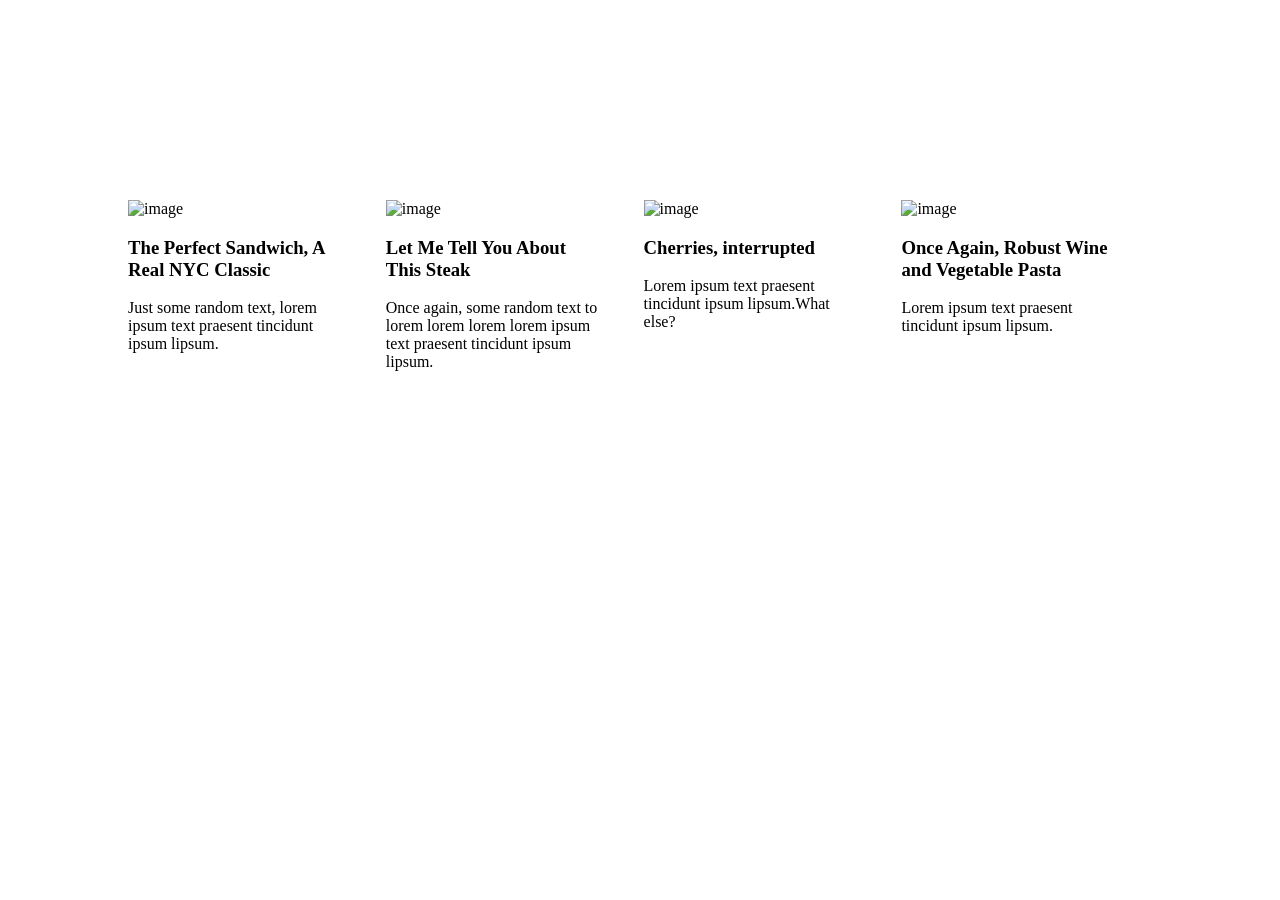
==== index1.html @ 20a06eae "bloc model" ====
<!DOCTYPE html>
<html lang="en">
<head>
    <meta charset="UTF-8">
    <meta name="viewport" content="width=device-width, initial-scale=1.0">
    <title>Document</title>
    <link rel="stylesheet" href="style.css">
</head>
<body>
    <div class="container">
        <div class="item-1">
            <img src="https://www.w3schools.com/w3images/sandwich.jpg" alt="image">
            <h3>The Perfect Sandwich, A Real NYC Classic</h3>
            <p>Just some random text, lorem ipsum text praesent tincidunt ipsum lipsum.</p>
        </div>
        <div class="item-2">
            <img src="https://www.w3schools.com/w3images/steak.jpg" alt="image">
            <h3>Let Me Tell You About This Steak</h3>
            <p>Once again, some random text to lorem lorem lorem lorem ipsum text praesent tincidunt ipsum lipsum.</p>
        </div>
        <div class="item-3">
            <img src="https://www.w3schools.com/w3images/cherries.jpg" alt="image">
            <h3>Cherries, interrupted</h3>
            <p>Lorem ipsum text praesent tincidunt ipsum lipsum.What else?</p>
        </div>
        <div class="item-4">
            <img src="https://www.w3schools.com/w3images/wine.jpg" alt="image">
            <h3>Once Again, Robust Wine and Vegetable Pasta</h3>
            <p>Lorem ipsum text praesent tincidunt ipsum lipsum.</p>
        </div>
    </div>
</body>
</html>
---- style.css ----
.container {
    width: 80%;
    margin-left: 100px;
    margin-top: 200px;
    display: flex;            /* 🔥 main fix */
    gap: 20px;                /* spacing between items */
}
.item-1 ,.item-2,.item-3,.item-4{
    width: 250px;
    display: inline-block;
    padding-left: 20px;

}
img{
    width: 100%;
}
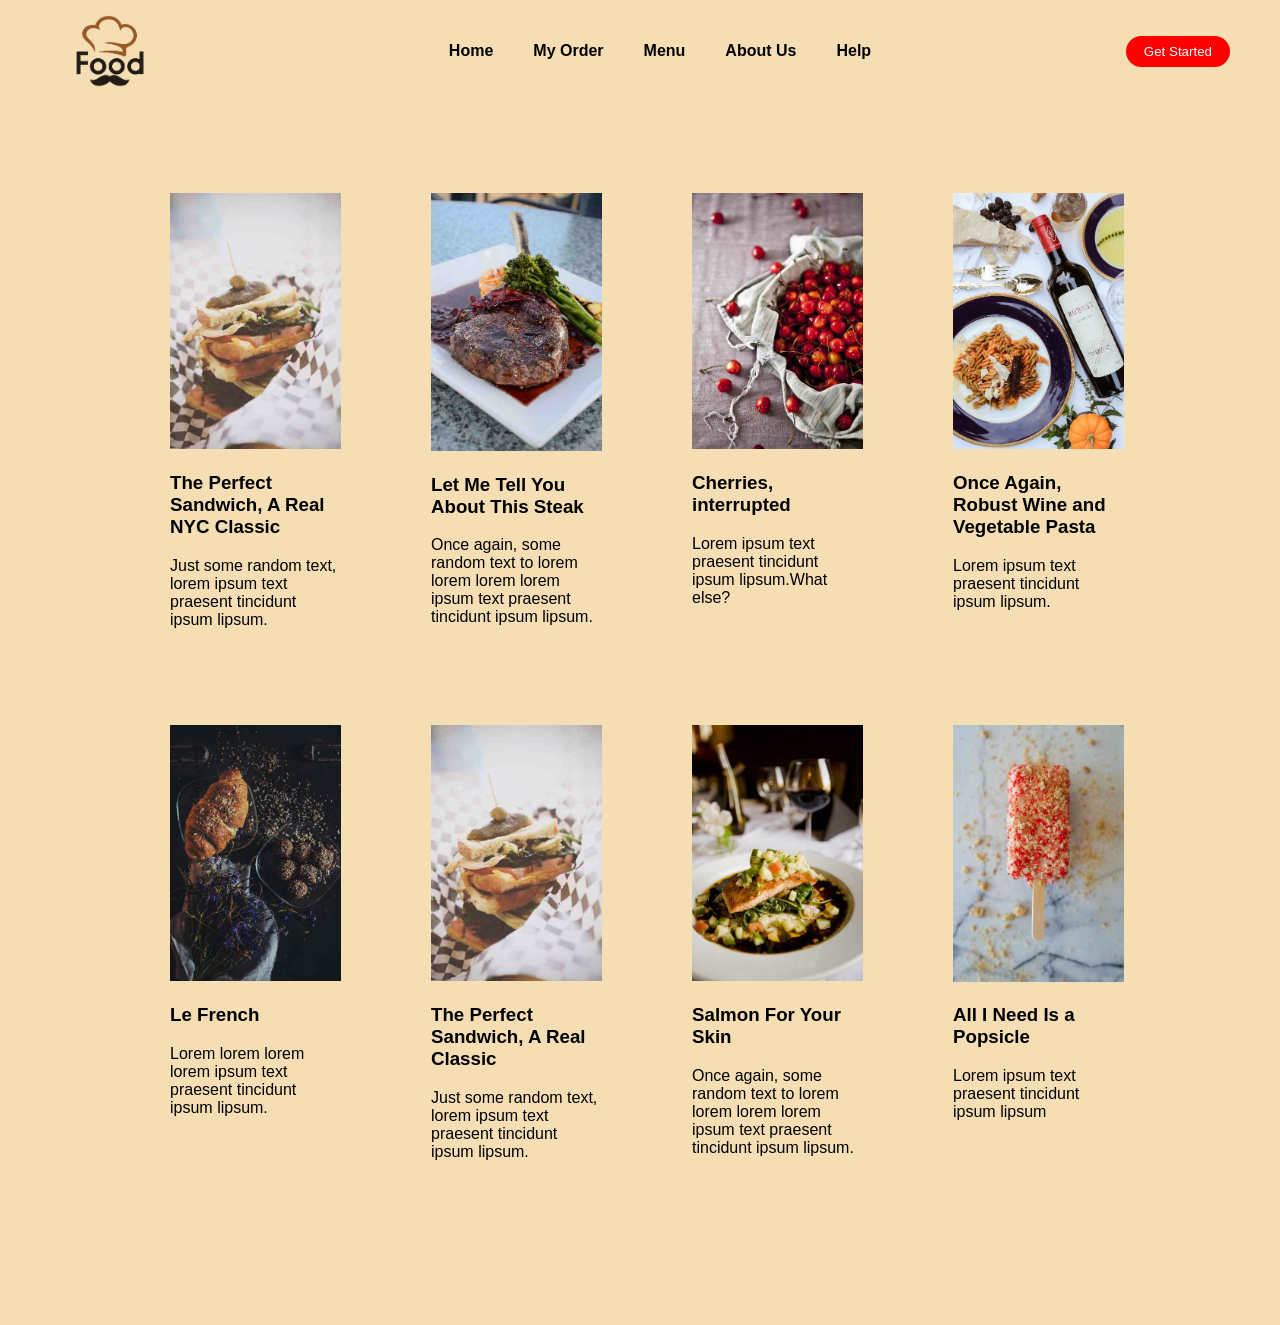
==== commit f9b180a3: "nnav bar" ====
--- a/index1.html
+++ b/index1.html
@@ -7,27 +7,62 @@
     <link rel="stylesheet" href="style.css">
 </head>
 <body>
+    <header class="header">
+    <img src="image.png" class="logo">
+
+    <ul class="nav">
+        <li><a href="#">Home</a></li>
+        <li><a href="#">My Order</a></li>
+        <li><a href="#">Menu</a></li>
+        <li><a href="#">About Us</a></li>
+        <li><a href="#">Help</a></li>
+        
+    </ul>
+    <button class="btn">Get Started</button>
+</header>
     <div class="container">
         <div class="item-1">
-            <img src="https://www.w3schools.com/w3images/sandwich.jpg" alt="image">
+            <img src="image1.png" alt="image">
             <h3>The Perfect Sandwich, A Real NYC Classic</h3>
             <p>Just some random text, lorem ipsum text praesent tincidunt ipsum lipsum.</p>
         </div>
         <div class="item-2">
-            <img src="https://www.w3schools.com/w3images/steak.jpg" alt="image">
+            <img src="image2.png" alt="image">
             <h3>Let Me Tell You About This Steak</h3>
             <p>Once again, some random text to lorem lorem lorem lorem ipsum text praesent tincidunt ipsum lipsum.</p>
         </div>
         <div class="item-3">
-            <img src="https://www.w3schools.com/w3images/cherries.jpg" alt="image">
+            <img src="image3.png" alt="image">
             <h3>Cherries, interrupted</h3>
             <p>Lorem ipsum text praesent tincidunt ipsum lipsum.What else?</p>
         </div>
         <div class="item-4">
-            <img src="https://www.w3schools.com/w3images/wine.jpg" alt="image">
+            <img src="image4.png" alt="image">
             <h3>Once Again, Robust Wine and Vegetable Pasta</h3>
             <p>Lorem ipsum text praesent tincidunt ipsum lipsum.</p>
         </div>
     </div>
+    <div class="cont1">
+        <div class="img1">
+            <img src="image5.png" alt="image">
+            <h3>Le French</h3>
+            <p>Lorem lorem lorem lorem ipsum text praesent tincidunt ipsum lipsum.</p>
+        </div>
+        <div class="img2">
+            <img src="image6.png" alt="image">
+            <h3>The Perfect Sandwich, A Real Classic</h3>
+            <p>Just some random text, lorem ipsum text praesent tincidunt ipsum lipsum.</p>
+        </div>
+        <div class="img3">
+            <img src="image7.png" alt="image">
+            <h3>Salmon For Your Skin</h3>
+            <p>Once again, some random text to lorem lorem lorem lorem ipsum text praesent tincidunt ipsum lipsum.</p>
+        </div>
+        <div class="img4">
+            <img src="image8.png" alt="image">
+            <h3>All I Need Is a Popsicle</h3>
+            <p>Lorem ipsum text praesent tincidunt ipsum lipsum</p>
+        </div>
+    </div>
 </body>
 </html>
--- a/style.css
+++ b/style.css
@@ -1,16 +1,92 @@
+body {
+   background-color:wheat;
+    margin: 0;
+    font-family: Arial;
+}
+.header
+{
+    display: flex;
+    align-items: center;
+    padding: 15px 50px;
+    position: relative;
+    background-color: wheat;
+}
+
+.logo
+{
+   width: 120px;
+   height: auto;
+   display: block; 
+   mix-blend-mode: multiply;
+   transition: transform 0.3s ease;
+   cursor: pointer;
+}
+.logo:hover
+{
+    transform: scale(1.2);
+}
+.nav {
+    position: absolute;
+    left: 50%;
+    transform: translateX(-50%);
+    display: flex;
+    gap: 40px;  
+    list-style: none;          
+}
+.nav a{
+    text-decoration: none;
+    color: black;
+    font-weight: bold;
+    transition: 0.3s;
+}
+.nav a:hover {
+    color: #e11d48;
+}
+.btn{
+    padding: 8px 18px;
+    border-radius: 20px;
+    background-color: red;
+    color: white;
+    border: none;
+    margin-left: auto; 
+}
+.btn:hover {
+    background-color: #be123c;
+    transform: scale(1.05);
+}
+.btn:active {
+    transform: scale(0.95);
+}
 .container {
+    padding-top: 10px;
     width: 80%;
     margin-left: 100px;
-    margin-top: 200px;
-    display: flex;            /* 🔥 main fix */
-    gap: 20px;                /* spacing between items */
+    margin-top: 80px;
+    display: flex;            
+    gap: 20px;                
 }
 .item-1 ,.item-2,.item-3,.item-4{
     width: 250px;
     display: inline-block;
-    padding-left: 20px;
-
+    padding-left: 70px;
 }
 img{
     width: 100%;
-}+}
+.cont1
+{
+    width: 80%;
+    margin-left: 100px;
+    margin-top: 80px;
+    margin-bottom: 200px;
+    display: flex; 
+    gap: 20px;
+}
+.img1,.img2,.img3,.img4
+{
+    width: 250px;
+    height: 400px;
+    display: inline-block;
+   padding-left: 70px;
+   
+}
